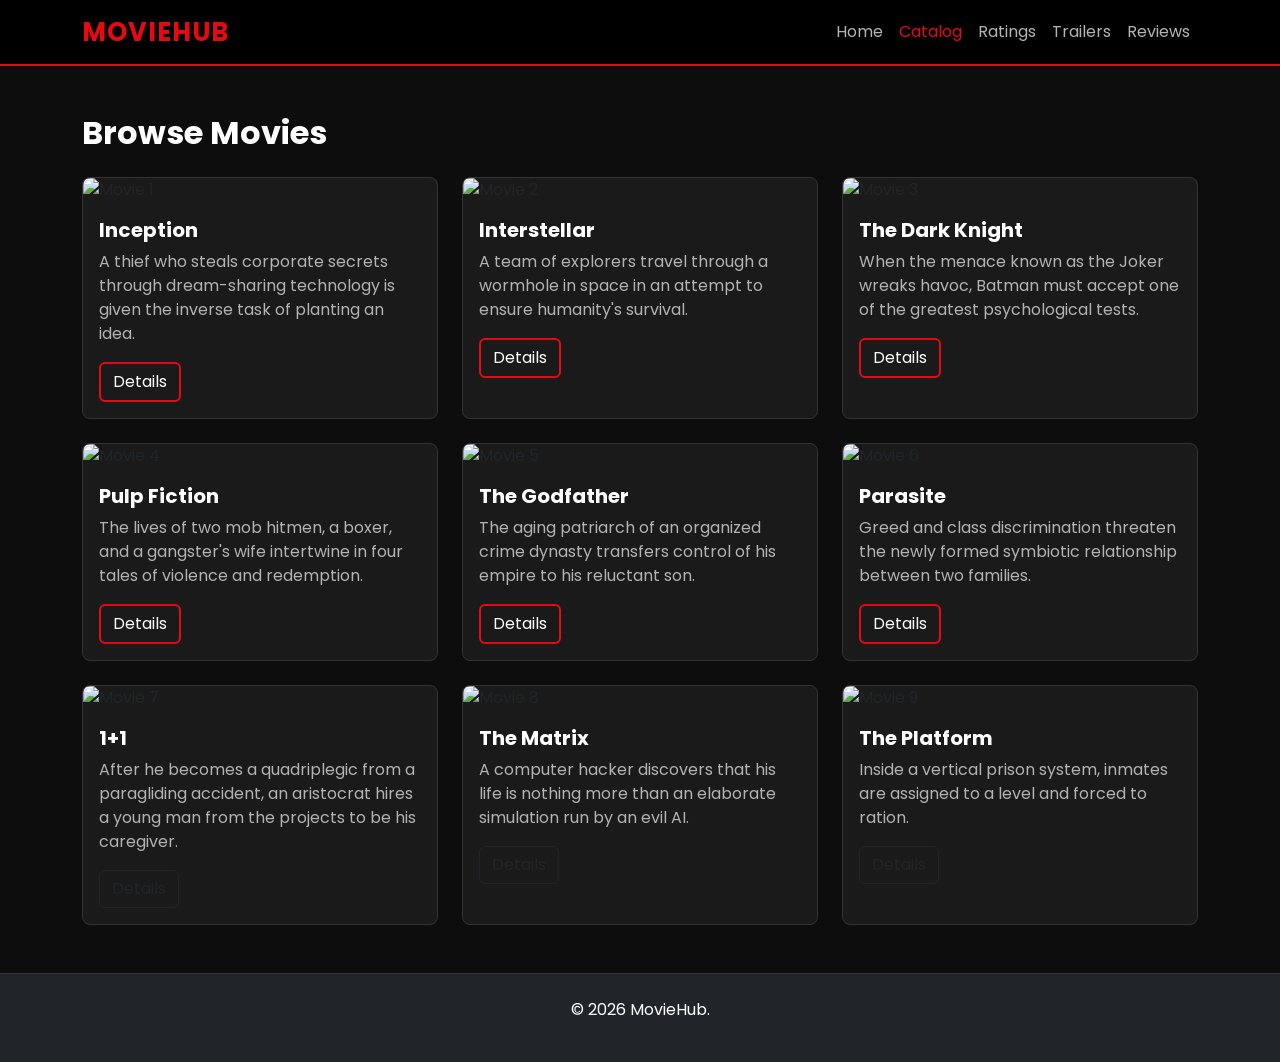
==== movies.html @ d07376d7 "style css/bootstrap" ====
<!DOCTYPE html>
<html lang="en">
<head>
    <meta charset="UTF-8">
    <meta name="viewport" content="width=device-width, initial-scale=1.0">
    <title>MovieHub</title>
    <link href="https://cdn.jsdelivr.net/npm/bootstrap@5.3.0/dist/css/bootstrap.min.css" rel="stylesheet">
    <link rel="stylesheet" href="style.css">
</head>
<body>
    <header class="site-header">
        <nav id="main-navbar" class="navbar navbar-expand-lg navbar-dark bg-dark">
            <div class="container">
                <a class="navbar-brand fw-bold" href="index.html">MOVIEHUB</a>
                <button class="navbar-toggler" type="button" data-bs-toggle="collapse" data-bs-target="#navbarNav">
                    <span class="navbar-toggler-icon"></span>
                </button>
                <div class="collapse navbar-collapse" id="navbarNav">
                    <ul class="navbar-nav ms-auto">
                        <li class="nav-item"><a class="nav-link" href="index.html">Home</a></li>
                        <li class="nav-item"><a class="nav-link active" href="movies.html">Catalog</a></li>
                        <li class="nav-item"><a class="nav-link" href="ratings.html">Ratings</a></li>
                        <li class="nav-item"><a class="nav-link" href="trailers.html">Trailers</a></li>
                        <li class="nav-item"><a class="nav-link" href="reviews.html">Reviews</a></li>
                    </ul>
                </div>
            </div>
        </nav>
    </header>

    <main class="container py-5">
        <h2 class="mb-4">Browse Movies</h2>
        <div class="row g-4">
            <div class="col-md-4">
                <div class="card movie-card h-100">
                    <img src="https://encrypted-tbn0.gstatic.com/images?q=tbn:ANd9GcTsgXAndLrxHe5wGOIBGs961Km6D9ckI8LJ8lWGlh75pg&s=10" loading="lazy" class="card-img-top" alt="Movie 1">
                    <div class="card-body">
                        <h5 class="card-title">Inception</h5>
                        <p class="card-text">A thief who steals corporate secrets through dream-sharing technology is given the inverse task of planting an idea.</p>
                        <button class="btn btn-outline-red">Details</button>
                    </div>
                </div>
            </div>
            <div class="col-md-4">
                <div class="card movie-card h-100">
                    <img src="https://encrypted-tbn0.gstatic.com/images?q=tbn:ANd9GcSNcSL6phiLPS-R4HKA7eySvulhYQNbuwy7kG5MHkoWUA&s=10" loading="lazy" class="card-img-top" alt="Movie 2">
                    <div class="card-body">
                        <h5 class="card-title">Interstellar</h5>
                        <p class="card-text">A team of explorers travel through a wormhole in space in an attempt to ensure humanity's survival.</p>
                        <button class="btn btn-outline-red">Details</button>
                    </div>
                </div>
            </div>
            <div class="col-md-4">
                <div class="card movie-card h-100">
                    <img src="https://m.media-amazon.com/images/M/MV5BMTMxNTMwODM0NF5BMl5BanBnXkFtZTcwODAyMTk2Mw@@._V1_FMjpg_UX1000_.jpg" loading="lazy" class="card-img-top" alt="Movie 3">
                    <div class="card-body">
                        <h5 class="card-title">The Dark Knight</h5>
                        <p class="card-text">When the menace known as the Joker wreaks havoc, Batman must accept one of the greatest psychological tests.</p>
                        <button class="btn btn-outline-red">Details</button>
                    </div>
                </div>
            </div>
            <div class="col-md-4">
                <div class="card movie-card h-100">
                    <img src="https://encrypted-tbn0.gstatic.com/images?q=tbn:ANd9GcRk-2ptEbmc6Lx1CvpQamlGVLvDxb0TZYRVbsKoah2ooA&s=10" loading="lazy" class="card-img-top" alt="Movie 4">
                    <div class="card-body">
                        <h5 class="card-title">Pulp Fiction</h5>
                        <p class="card-text">The lives of two mob hitmen, a boxer, and a gangster's wife intertwine in four tales of violence and redemption.</p>
                        <button class="btn btn-outline-red">Details</button>
                    </div>
                </div>
            </div>
            <div class="col-md-4">
                <div class="card movie-card h-100">
                    <img src="https://encrypted-tbn0.gstatic.com/images?q=tbn:ANd9GcRjdb_BiwaRCF-HuIYYeN0J_iDB_-mBx4Imll4S9XECNw&s=10" loading="lazy" class="card-img-top" alt="Movie 5">
                    <div class="card-body">
                        <h5 class="card-title">The Godfather</h5>
                        <p class="card-text">The aging patriarch of an organized crime dynasty transfers control of his empire to his reluctant son.</p>
                        <button class="btn btn-outline-red">Details</button>
                    </div>
                </div>
            </div>
            <div class="col-md-4">
                <div class="card movie-card h-100">
                    <img src="https://encrypted-tbn0.gstatic.com/images?q=tbn:ANd9GcTUPtJBu2-wQ4cYiG-t2gD8Ezkq3X3p0IyZjKvUTlgsWQ&s=10" loading="lazy" class="card-img-top" alt="Movie 6">
                    <div class="card-body">
                        <h5 class="card-title">Parasite</h5>
                        <p class="card-text">Greed and class discrimination threaten the newly formed symbiotic relationship between two families.</p>
                        <button class="btn btn-outline-red">Details</button>
                    </div>
                </div>
            </div>
            <div class="col-md-4">
                <div class="card movie-card h-100">
                    <img src="https://encrypted-tbn0.gstatic.com/images?q=tbn:ANd9GcRsh9ryAZd8eiQslVcfLvGFoFzU_zrpyX7vyF0aLGhhJA&s=10" loading="lazy" class="card-img-top" alt="Movie 7">
                    <div class="card-body">
                        <h5 class="card-title">1+1</h5>
                        <p class="card-text">After he becomes a quadriplegic from a paragliding accident, an aristocrat hires a young man from the projects to be his caregiver.</p>
                        <button class="btn btn-outline-dark">Details</button>
                    </div>
                </div>
            </div>
            <div class="col-md-4">
                <div class="card movie-card h-100">
                    <img src="https://encrypted-tbn0.gstatic.com/images?q=tbn:ANd9GcSKDkRjUr91GxuscPB1eELu492-5W1Iym4Jc5xWgV7RkQ&s" loading="lazy" class="card-img-top" alt="Movie 8">
                    <div class="card-body">
                        <h5 class="card-title">The Matrix</h5>
                        <p class="card-text">A computer hacker discovers that his life is nothing more than an elaborate simulation run by an evil AI.</p>
                        <button class="btn btn-outline-dark">Details</button>
                    </div>
                </div>
            </div>
            <div class="col-md-4">
                <div class="card movie-card h-100">
                    <img src="https://encrypted-tbn0.gstatic.com/images?q=tbn:ANd9GcQByxYsAKBebjO-t41v-mYp9TPS-j7gN8IgevVfOcx4aQ&s=10" loading="lazy" class="card-img-top" alt="Movie 9">
                    <div class="card-body">
                        <h5 class="card-title">The Platform</h5>
                        <p class="card-text">Inside a vertical prison system, inmates are assigned to a level and forced to ration.</p>
                        <button class="btn btn-outline-dark">Details</button>
                    </div>
                </div>
            </div>
        </div>
        
    </main>

    <footer class="bg-dark text-white pb-4 pt-4">
        <div class="container text-center"><p>&copy; 2026 MovieHub.</p></div>
    </footer>
    <script src="https://cdn.jsdelivr.net/npm/bootstrap@5.3.0/dist/js/bootstrap.bundle.min.js"></script>
</body>
</html>
---- style.css ----
@import url('https://fonts.googleapis.com/css2?family=Poppins:wght@300;400;600;700&display=swap');

:root {
    --bg-color: #0d0d0d;
    --card-bg: #1a1a1a;
    --primary-red: #e50914;
    --hover-red: #b80710;
    --text-color: #ffffff;
    --text-muted: #b3b3b3;
    --border-color: #333333;
    --font-family: 'Poppins', sans-serif;
    --font-size-base: 1rem;
    --font-size-lg: 1.25rem;
}

body {
    background-color: var(--bg-color);
    color: var(--text-color);
    font-family: var(--font-family);
    font-size: var(--font-size-base);
    min-height: 100vh;
    display: flex; /* Flexbox layout for sticky footer */
    flex-direction: column;
}

main {
    flex: 1;
}

h1, h2, h3, h4, h5, h6 {
    font-weight: 700;
    color: var(--text-color);
}

.site-header {
    position: sticky;
    top: 0;
    z-index: 1000;
}

#main-navbar {
    background-color: #000000 !important;
    border-bottom: 2px solid var(--primary-red);
    display: flex; /* Flexbox explicit rule */
    align-items: center;
}

.navbar-brand {
    color: var(--primary-red) !important;
    font-size: 1.6rem;
    letter-spacing: 1px;
}

.nav-link {
    color: var(--text-muted) !important;
    transition: color 0.3s ease;
}

.nav-link:hover,
.nav-link:focus,
.nav-link.active {
    color: var(--primary-red) !important;
}

.main-box {
    background: linear-gradient(rgba(0, 0, 0, 0.75), rgba(13, 13, 13, 1)), 
                url('https://images.unsplash.com/photo-1489599849927-2ee91cede3ba?auto=format&fit=crop&w=1200&q=80');
    background-size: cover;
    background-position: center;
    padding: 100px 0;
    border-bottom: 1px solid var(--border-color);
}

.main-head {
    font-size: 3rem;
    color: #ffffff;
}

.main-text {
    color: var(--text-muted);
    font-size: var(--font-size-lg);
}

.btn-red {
    background-color: var(--primary-red);
    color: var(--text-color);
    border: none;
    padding: 10px 24px;
    font-weight: 600;
    transition: background-color 0.3s ease, transform 0.2s ease;
}

.btn-red:hover,
.btn-red:focus {
    background-color: var(--hover-red);
    color: var(--text-color);
    transform: translateY(-2px);
}

.btn-outline-red {
    border: 2px solid var(--primary-red);
    color: var(--text-color);
    background: transparent;
    transition: all 0.3s ease;
}

.btn-outline-red:hover,
.btn-outline-red:focus {
    background-color: var(--primary-red);
    color: var(--text-color);
}

.movie-card, .review-card, .trailer-card {
    background-color: var(--card-bg);
    border: 1px solid var(--border-color);
    border-radius: 8px;
    overflow: hidden;
    position: relative; /* Relative positioning for inner elements */
    transition: transform 0.3s ease, box-shadow 0.3s ease;
    height: 100%;
}

.movie-card:hover, .trailer-card:hover {
    transform: translateY(-6px);
    box-shadow: 0 8px 20px rgba(229, 9, 20, 0.25);
}

.card-title {
    color: var(--text-color);
}

.card-text {
    color: var(--text-muted);
}

.custom-grid {
    display: grid;
    grid-template-columns: repeat(auto-fit, minmax(280px, 1fr));
    gap: 1.5rem;
}

#movie-ratings-table {
    background-color: var(--card-bg);
    border-radius: 8px;
    border: 1px solid var(--border-color);
    overflow: hidden;
}

.table {
    color: var(--text-color) !important;
    margin-bottom: 0;
}

.table thead {
    background-color: var(--primary-red);
    color: var(--text-color);
}

.table th, .table td {
    border-color: var(--border-color);
    padding: 16px;
}

.table tbody tr:nth-child(odd) {
    background-color: var(--card-bg);
}

.table tbody tr:nth-child(even) {
    background-color: rgba(255, 255, 255, 0.04);
}

.table-hover tbody tr:hover {
    background-color: rgba(229, 9, 20, 0.15) !important;
    color: var(--text-color) !important;
}

#review-form-container {
    background-color: var(--card-bg);
    border: 1px solid var(--border-color);
    border-radius: 8px;
}

.form-control {
    background-color: #0d0d0d;
    border: 1px solid var(--border-color);
    color: var(--text-color);
}

.form-control:focus {
    background-color: #0d0d0d;
    color: var(--text-color);
    border-color: var(--primary-red);
    box-shadow: 0 0 8px rgba(229, 9, 20, 0.5);
}

.form-label {
    color: var(--text-muted);
}

footer {
    background-color: #000000;
    border-top: 1px solid var(--border-color);
}

footer a {
    color: var(--text-muted);
    text-decoration: none;
    transition: color 0.3s ease;
}

footer a:hover {
    color: var(--primary-red);
}

@media (max-width: 768px) {
    .main-head {
        font-size: 2.2rem;
    }
    
    .navbar-collapse {
        background-color: #000000;
        padding: 15px;
        border-top: 1px solid var(--border-color);
    }
}

@media (max-width: 576px) {
    .main-box {
        padding: 60px 0;
    }
    
    .main-head {
        font-size: 1.8rem;
    }
}
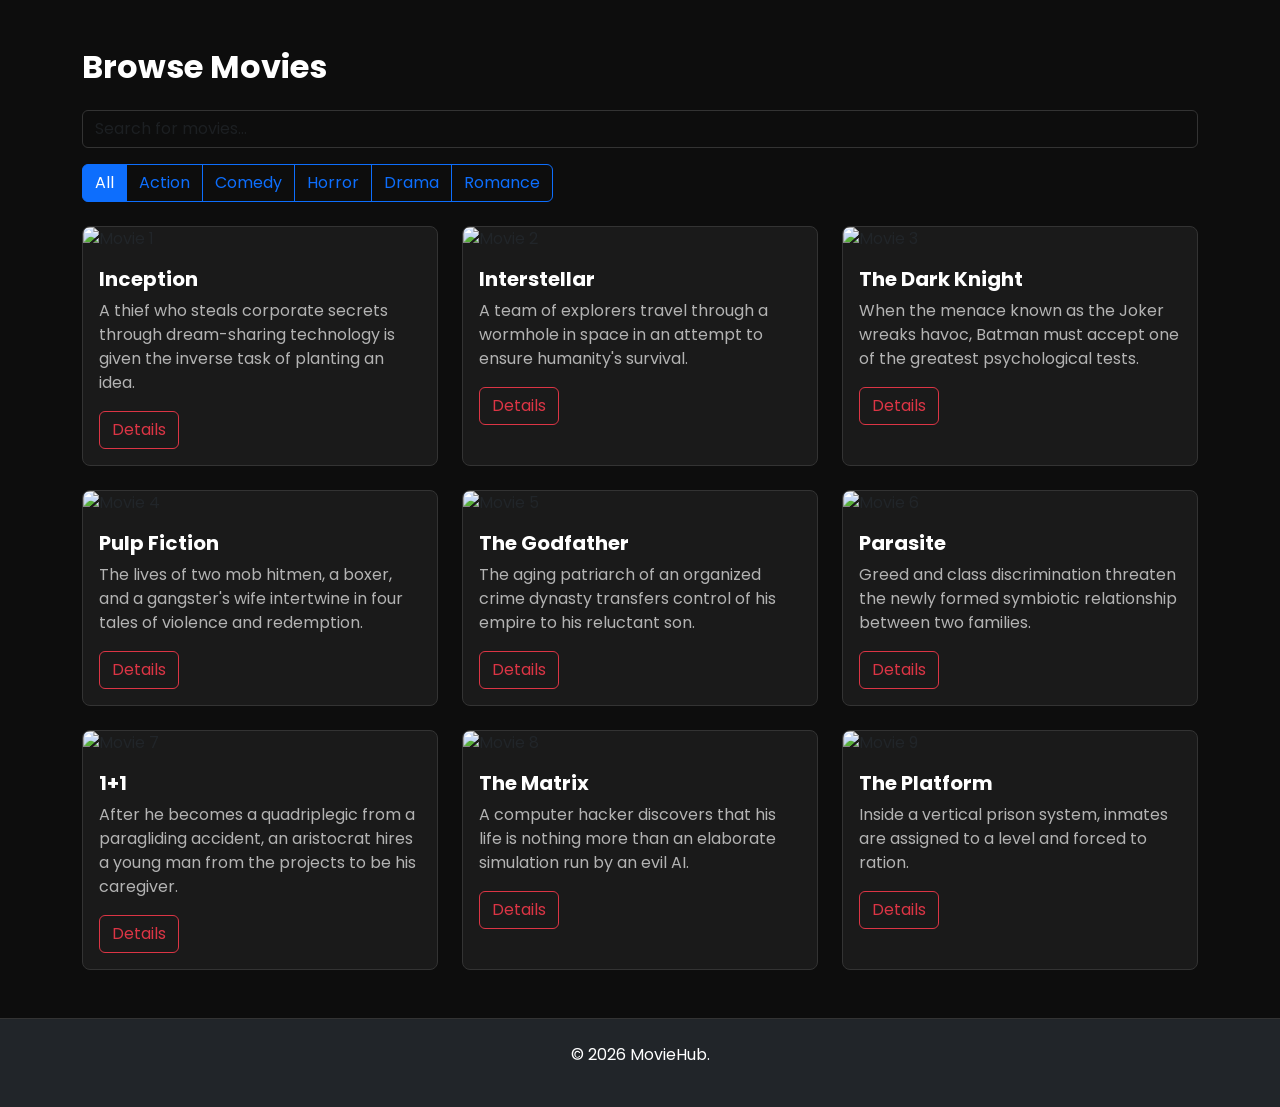
==== commit 2f31a11f: "add Dynamic Search & Filter" ====
--- a/movies.html
+++ b/movies.html
@@ -8,126 +8,134 @@
     <link rel="stylesheet" href="style.css">
 </head>
 <body>
-    <header class="site-header">
-        <nav id="main-navbar" class="navbar navbar-expand-lg navbar-dark bg-dark">
-            <div class="container">
-                <a class="navbar-brand fw-bold" href="index.html">MOVIEHUB</a>
-                <button class="navbar-toggler" type="button" data-bs-toggle="collapse" data-bs-target="#navbarNav">
-                    <span class="navbar-toggler-icon"></span>
-                </button>
-                <div class="collapse navbar-collapse" id="navbarNav">
-                    <ul class="navbar-nav ms-auto">
-                        <li class="nav-item"><a class="nav-link" href="index.html">Home</a></li>
-                        <li class="nav-item"><a class="nav-link active" href="movies.html">Catalog</a></li>
-                        <li class="nav-item"><a class="nav-link" href="ratings.html">Ratings</a></li>
-                        <li class="nav-item"><a class="nav-link" href="trailers.html">Trailers</a></li>
-                        <li class="nav-item"><a class="nav-link" href="reviews.html">Reviews</a></li>
-                    </ul>
-                </div>
-            </div>
-        </nav>
-    </header>
-
     <main class="container py-5">
         <h2 class="mb-4">Browse Movies</h2>
-        <div class="row g-4">
-            <div class="col-md-4">
+        
+        <div class="search-filter-section mb-4">
+            <input type="text" id="search-input" class="form-control mb-3" placeholder="Search for movies...">
+            
+            <div id="genre-filters" class="btn-group flex-wrap" role="group">
+                <button type="button" class="btn btn-outline-primary filter-btn active" data-genre="All">All</button>
+                <button type="button" class="btn btn-outline-primary filter-btn" data-genre="Action">Action</button>
+                <button type="button" class="btn btn-outline-primary filter-btn" data-genre="Comedy">Comedy</button>
+                <button type="button" class="btn btn-outline-primary filter-btn" data-genre="Horror">Horror</button>
+                <button type="button" class="btn btn-outline-primary filter-btn" data-genre="Drama">Drama</button>
+                <button type="button" class="btn btn-outline-primary filter-btn" data-genre="Romance">Romance</button>
+            </div>
+        </div>
+
+        <div class="row g-4" id="movie-catalog">
+            <div class="col-md-4 movie-item" data-title="Inception" data-genre="Action">
                 <div class="card movie-card h-100">
                     <img src="https://encrypted-tbn0.gstatic.com/images?q=tbn:ANd9GcTsgXAndLrxHe5wGOIBGs961Km6D9ckI8LJ8lWGlh75pg&s=10" loading="lazy" class="card-img-top" alt="Movie 1">
                     <div class="card-body">
                         <h5 class="card-title">Inception</h5>
                         <p class="card-text">A thief who steals corporate secrets through dream-sharing technology is given the inverse task of planting an idea.</p>
-                        <button class="btn btn-outline-red">Details</button>
+                        <button class="btn btn-outline-danger">Details</button>
                     </div>
                 </div>
             </div>
-            <div class="col-md-4">
+            
+            <div class="col-md-4 movie-item" data-title="Interstellar" data-genre="Drama">
                 <div class="card movie-card h-100">
                     <img src="https://encrypted-tbn0.gstatic.com/images?q=tbn:ANd9GcSNcSL6phiLPS-R4HKA7eySvulhYQNbuwy7kG5MHkoWUA&s=10" loading="lazy" class="card-img-top" alt="Movie 2">
                     <div class="card-body">
                         <h5 class="card-title">Interstellar</h5>
                         <p class="card-text">A team of explorers travel through a wormhole in space in an attempt to ensure humanity's survival.</p>
-                        <button class="btn btn-outline-red">Details</button>
+                        <button class="btn btn-outline-danger">Details</button>
                     </div>
                 </div>
             </div>
-            <div class="col-md-4">
+            
+            <div class="col-md-4 movie-item" data-title="The Dark Knight" data-genre="Action">
                 <div class="card movie-card h-100">
                     <img src="https://m.media-amazon.com/images/M/MV5BMTMxNTMwODM0NF5BMl5BanBnXkFtZTcwODAyMTk2Mw@@._V1_FMjpg_UX1000_.jpg" loading="lazy" class="card-img-top" alt="Movie 3">
                     <div class="card-body">
                         <h5 class="card-title">The Dark Knight</h5>
                         <p class="card-text">When the menace known as the Joker wreaks havoc, Batman must accept one of the greatest psychological tests.</p>
-                        <button class="btn btn-outline-red">Details</button>
+                        <button class="btn btn-outline-danger">Details</button>
                     </div>
                 </div>
             </div>
-            <div class="col-md-4">
+            
+            <div class="col-md-4 movie-item" data-title="Pulp Fiction" data-genre="Drama">
                 <div class="card movie-card h-100">
                     <img src="https://encrypted-tbn0.gstatic.com/images?q=tbn:ANd9GcRk-2ptEbmc6Lx1CvpQamlGVLvDxb0TZYRVbsKoah2ooA&s=10" loading="lazy" class="card-img-top" alt="Movie 4">
                     <div class="card-body">
                         <h5 class="card-title">Pulp Fiction</h5>
                         <p class="card-text">The lives of two mob hitmen, a boxer, and a gangster's wife intertwine in four tales of violence and redemption.</p>
-                        <button class="btn btn-outline-red">Details</button>
+                        <button class="btn btn-outline-danger">Details</button>
                     </div>
                 </div>
             </div>
-            <div class="col-md-4">
+            
+            <div class="col-md-4 movie-item" data-title="The Godfather" data-genre="Drama">
                 <div class="card movie-card h-100">
                     <img src="https://encrypted-tbn0.gstatic.com/images?q=tbn:ANd9GcRjdb_BiwaRCF-HuIYYeN0J_iDB_-mBx4Imll4S9XECNw&s=10" loading="lazy" class="card-img-top" alt="Movie 5">
                     <div class="card-body">
                         <h5 class="card-title">The Godfather</h5>
                         <p class="card-text">The aging patriarch of an organized crime dynasty transfers control of his empire to his reluctant son.</p>
-                        <button class="btn btn-outline-red">Details</button>
+                        <button class="btn btn-outline-danger">Details</button>
                     </div>
                 </div>
             </div>
-            <div class="col-md-4">
+            
+            <div class="col-md-4 movie-item" data-title="Parasite" data-genre="Comedy">
                 <div class="card movie-card h-100">
                     <img src="https://encrypted-tbn0.gstatic.com/images?q=tbn:ANd9GcTUPtJBu2-wQ4cYiG-t2gD8Ezkq3X3p0IyZjKvUTlgsWQ&s=10" loading="lazy" class="card-img-top" alt="Movie 6">
                     <div class="card-body">
                         <h5 class="card-title">Parasite</h5>
                         <p class="card-text">Greed and class discrimination threaten the newly formed symbiotic relationship between two families.</p>
-                        <button class="btn btn-outline-red">Details</button>
+                        <button class="btn btn-outline-danger">Details</button>
                     </div>
                 </div>
             </div>
-            <div class="col-md-4">
+            
+            <div class="col-md-4 movie-item" data-title="1+1" data-genre="Comedy">
                 <div class="card movie-card h-100">
                     <img src="https://encrypted-tbn0.gstatic.com/images?q=tbn:ANd9GcRsh9ryAZd8eiQslVcfLvGFoFzU_zrpyX7vyF0aLGhhJA&s=10" loading="lazy" class="card-img-top" alt="Movie 7">
                     <div class="card-body">
                         <h5 class="card-title">1+1</h5>
                         <p class="card-text">After he becomes a quadriplegic from a paragliding accident, an aristocrat hires a young man from the projects to be his caregiver.</p>
-                        <button class="btn btn-outline-dark">Details</button>
+                        <button class="btn btn-outline-danger">Details</button>
                     </div>
                 </div>
             </div>
-            <div class="col-md-4">
+            
+            <div class="col-md-4 movie-item" data-title="The Matrix" data-genre="Action">
                 <div class="card movie-card h-100">
                     <img src="https://encrypted-tbn0.gstatic.com/images?q=tbn:ANd9GcSKDkRjUr91GxuscPB1eELu492-5W1Iym4Jc5xWgV7RkQ&s" loading="lazy" class="card-img-top" alt="Movie 8">
                     <div class="card-body">
                         <h5 class="card-title">The Matrix</h5>
                         <p class="card-text">A computer hacker discovers that his life is nothing more than an elaborate simulation run by an evil AI.</p>
-                        <button class="btn btn-outline-dark">Details</button>
+                        <button class="btn btn-outline-danger">Details</button>
                     </div>
                 </div>
             </div>
-            <div class="col-md-4">
+            
+            <div class="col-md-4 movie-item" data-title="The Platform" data-genre="Horror">
                 <div class="card movie-card h-100">
                     <img src="https://encrypted-tbn0.gstatic.com/images?q=tbn:ANd9GcQByxYsAKBebjO-t41v-mYp9TPS-j7gN8IgevVfOcx4aQ&s=10" loading="lazy" class="card-img-top" alt="Movie 9">
                     <div class="card-body">
                         <h5 class="card-title">The Platform</h5>
                         <p class="card-text">Inside a vertical prison system, inmates are assigned to a level and forced to ration.</p>
-                        <button class="btn btn-outline-dark">Details</button>
+                        <button class="btn btn-outline-danger">Details</button>
                     </div>
                 </div>
             </div>
         </div>
         
+        <div id="no-movies-msg" class="alert alert-warning mt-4" style="display: none;">
+            No movies found.
+        </div>
     </main>
 
     <footer class="bg-dark text-white pb-4 pt-4">
         <div class="container text-center"><p>&copy; 2026 MovieHub.</p></div>
     </footer>
+    
+    <script src="https://code.jquery.com/jquery-3.6.0.min.js"></script>
     <script src="https://cdn.jsdelivr.net/npm/bootstrap@5.3.0/dist/js/bootstrap.bundle.min.js"></script>
+    <script src="js/script.js"></script>
 </body>
 </html>
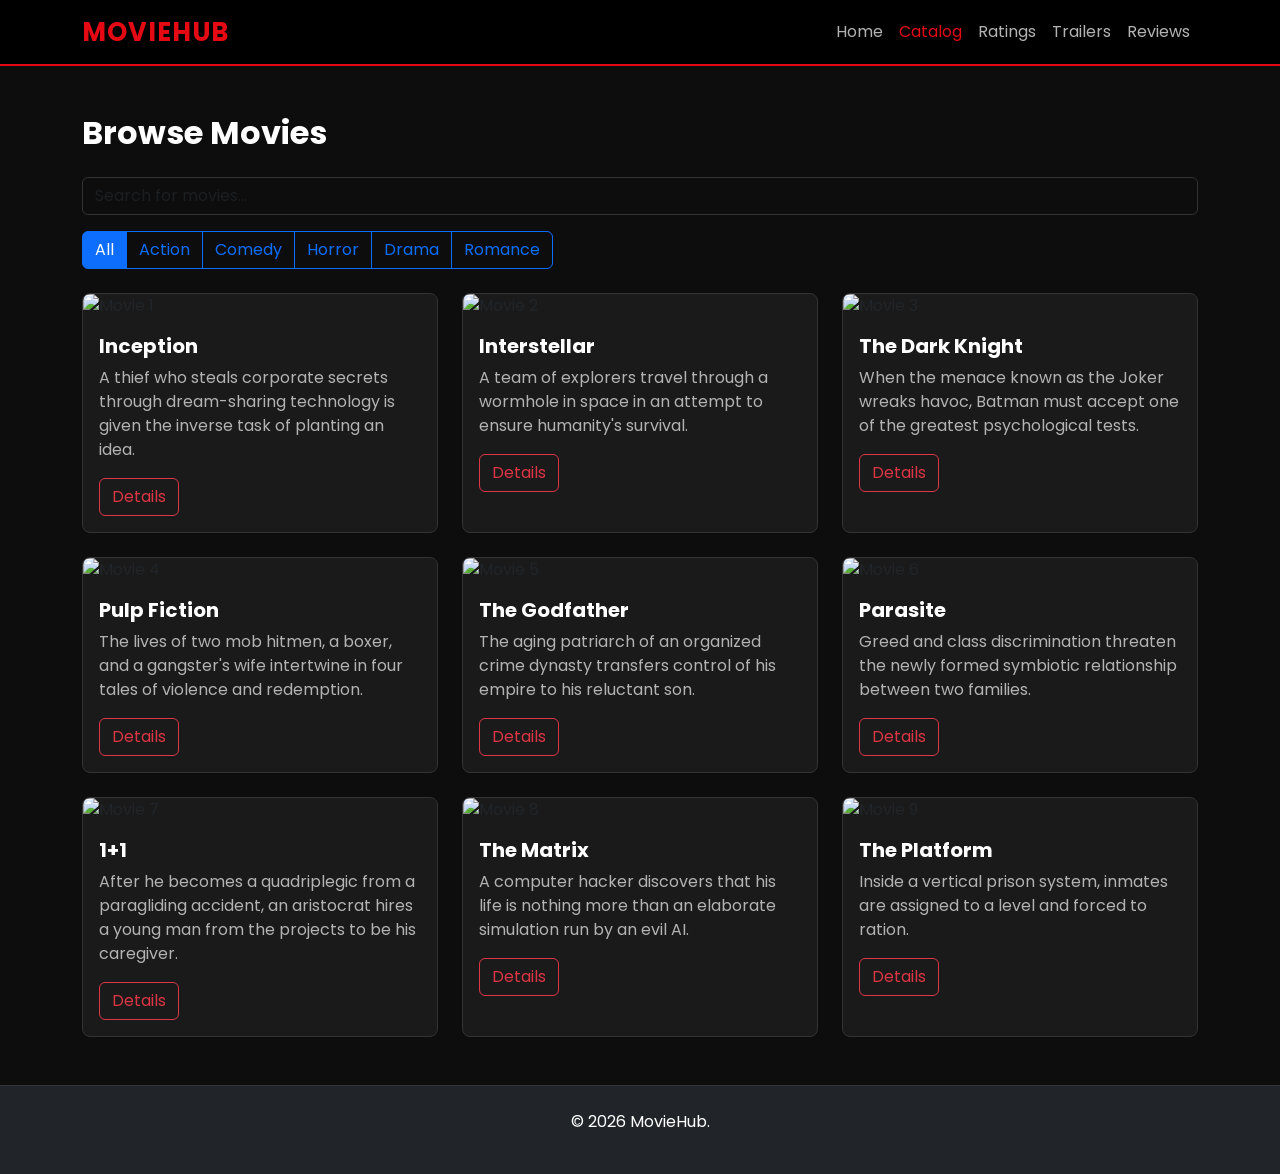
==== commit 6dac97fc: "fix" ====
--- a/movies.html
+++ b/movies.html
@@ -8,6 +8,26 @@
     <link rel="stylesheet" href="style.css">
 </head>
 <body>
+    <header class="site-header">
+        <nav id="main-navbar" class="navbar navbar-expand-lg navbar-dark bg-dark">
+            <div class="container">
+                <a class="navbar-brand fw-bold" href="index.html">MOVIEHUB</a>
+                <button class="navbar-toggler" type="button" data-bs-toggle="collapse" data-bs-target="#navbarNav">
+                    <span class="navbar-toggler-icon"></span>
+                </button>
+                <div class="collapse navbar-collapse" id="navbarNav">
+                    <ul class="navbar-nav ms-auto">
+                        <li class="nav-item"><a class="nav-link" href="index.html">Home</a></li>
+                        <li class="nav-item"><a class="nav-link active" href="movies.html">Catalog</a></li>
+                        <li class="nav-item"><a class="nav-link" href="ratings.html">Ratings</a></li>
+                        <li class="nav-item"><a class="nav-link" href="trailers.html">Trailers</a></li>
+                        <li class="nav-item"><a class="nav-link" href="reviews.html">Reviews</a></li>
+                    </ul>
+                </div>
+            </div>
+        </nav>
+    </header>
+
     <main class="container py-5">
         <h2 class="mb-4">Browse Movies</h2>
         
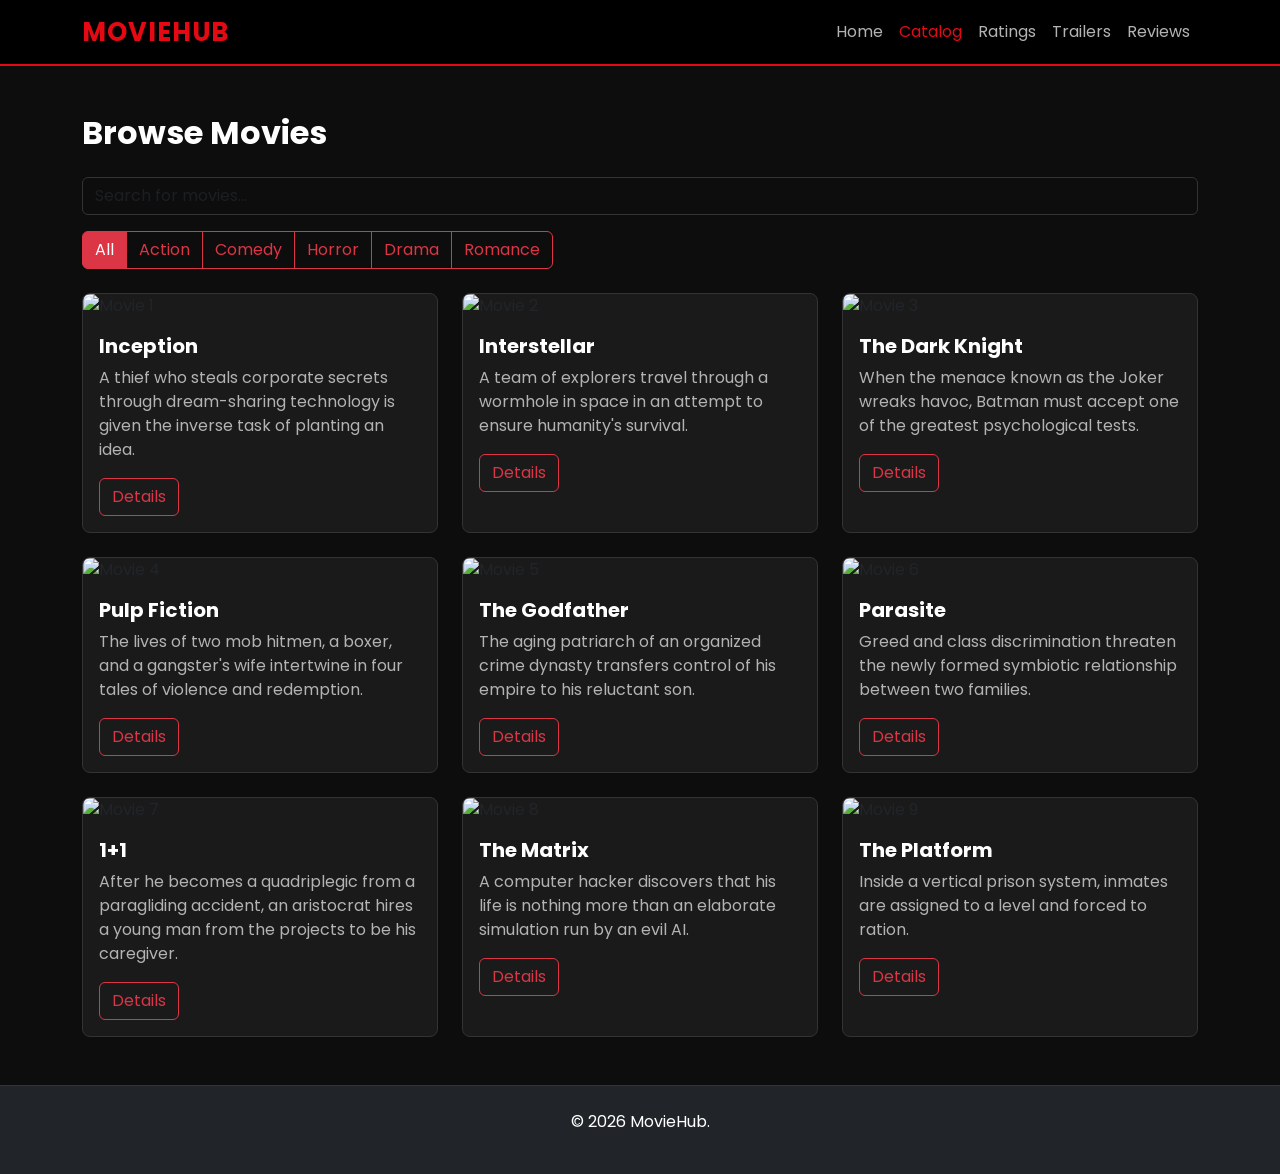
==== commit 5dccd358: "fix" ====
--- a/movies.html
+++ b/movies.html
@@ -27,7 +27,6 @@
             </div>
         </nav>
     </header>
-
     <main class="container py-5">
         <h2 class="mb-4">Browse Movies</h2>
         
@@ -35,12 +34,12 @@
             <input type="text" id="search-input" class="form-control mb-3" placeholder="Search for movies...">
             
             <div id="genre-filters" class="btn-group flex-wrap" role="group">
-                <button type="button" class="btn btn-outline-primary filter-btn active" data-genre="All">All</button>
-                <button type="button" class="btn btn-outline-primary filter-btn" data-genre="Action">Action</button>
-                <button type="button" class="btn btn-outline-primary filter-btn" data-genre="Comedy">Comedy</button>
-                <button type="button" class="btn btn-outline-primary filter-btn" data-genre="Horror">Horror</button>
-                <button type="button" class="btn btn-outline-primary filter-btn" data-genre="Drama">Drama</button>
-                <button type="button" class="btn btn-outline-primary filter-btn" data-genre="Romance">Romance</button>
+                <button type="button" class="btn btn-outline-danger filter-btn active" data-genre="All">All</button>
+                <button type="button" class="btn btn-outline-danger filter-btn" data-genre="Action">Action</button>
+                <button type="button" class="btn btn-outline-danger filter-btn" data-genre="Comedy">Comedy</button>
+                <button type="button" class="btn btn-outline-danger filter-btn" data-genre="Horror">Horror</button>
+                <button type="button" class="btn btn-outline-danger filter-btn" data-genre="Drama">Drama</button>
+                <button type="button" class="btn btn-outline-danger filter-btn" data-genre="Romance">Romance</button>
             </div>
         </div>
 
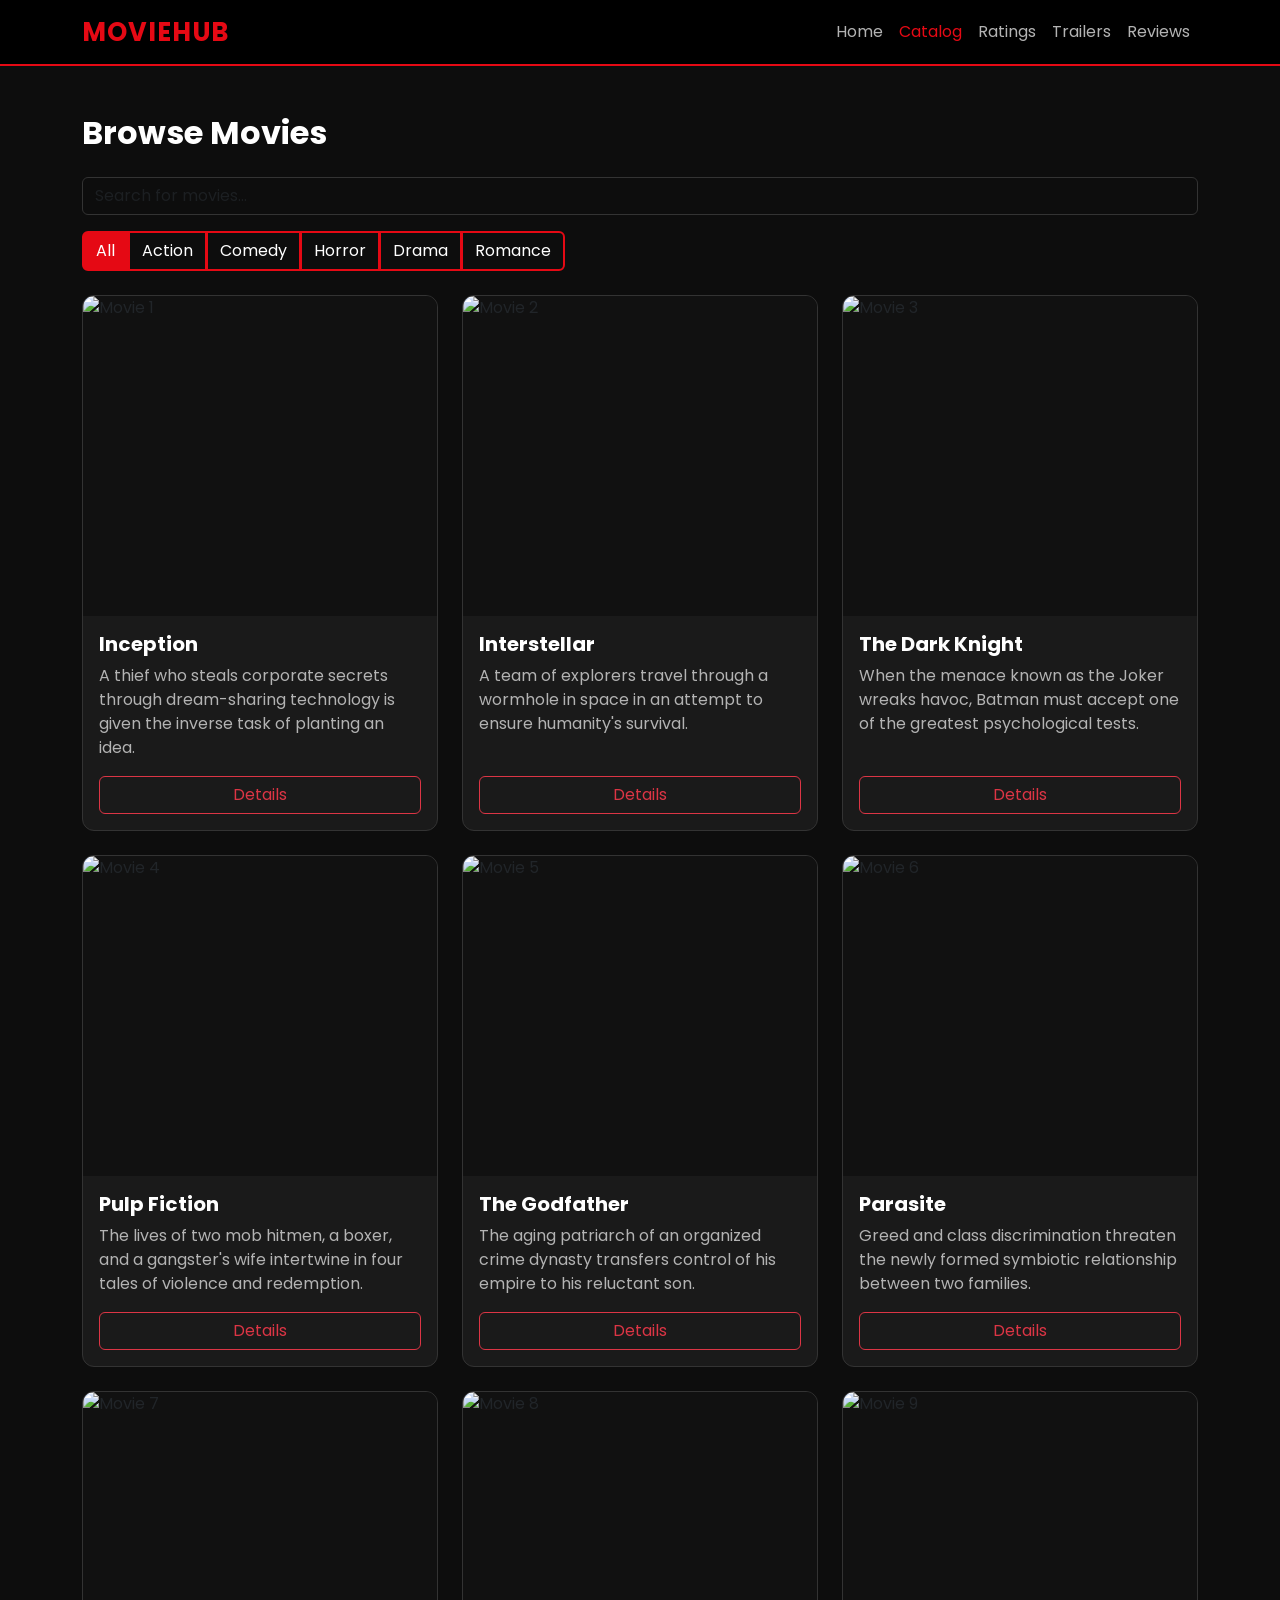
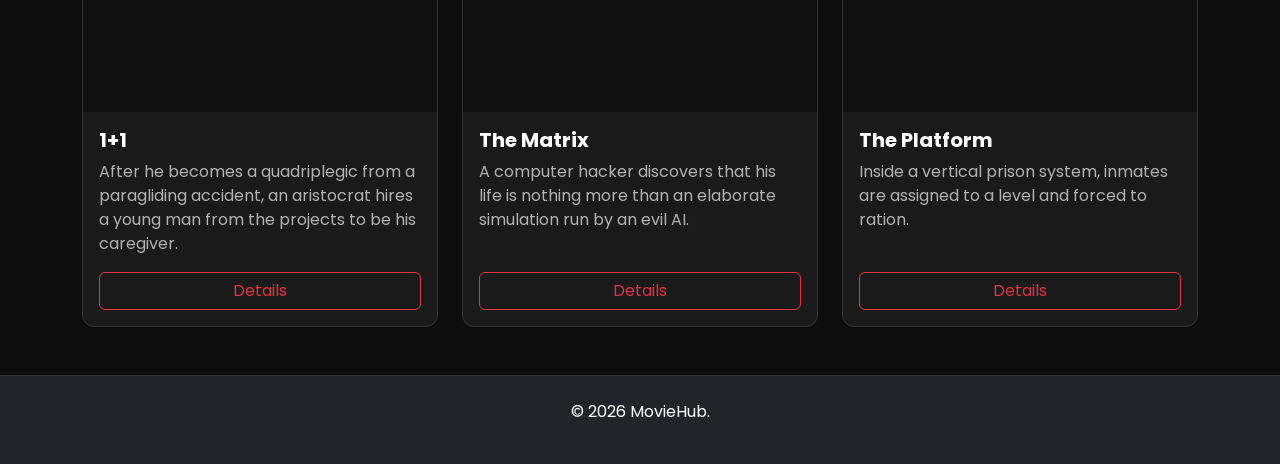
==== commit f4728436: "add 2.1 and 2.4" ====
--- a/movies.html
+++ b/movies.html
@@ -27,19 +27,20 @@
             </div>
         </nav>
     </header>
+
     <main class="container py-5">
         <h2 class="mb-4">Browse Movies</h2>
-        
+
         <div class="search-filter-section mb-4">
             <input type="text" id="search-input" class="form-control mb-3" placeholder="Search for movies...">
             
             <div id="genre-filters" class="btn-group flex-wrap" role="group">
-                <button type="button" class="btn btn-outline-danger filter-btn active" data-genre="All">All</button>
-                <button type="button" class="btn btn-outline-danger filter-btn" data-genre="Action">Action</button>
-                <button type="button" class="btn btn-outline-danger filter-btn" data-genre="Comedy">Comedy</button>
-                <button type="button" class="btn btn-outline-danger filter-btn" data-genre="Horror">Horror</button>
-                <button type="button" class="btn btn-outline-danger filter-btn" data-genre="Drama">Drama</button>
-                <button type="button" class="btn btn-outline-danger filter-btn" data-genre="Romance">Romance</button>
+                <button type="button" class="btn btn-outline-red filter-btn active" data-genre="All">All</button>
+                <button type="button" class="btn btn-outline-red filter-btn" data-genre="Action">Action</button>
+                <button type="button" class="btn btn-outline-red filter-btn" data-genre="Comedy">Comedy</button>
+                <button type="button" class="btn btn-outline-red filter-btn" data-genre="Horror">Horror</button>
+                <button type="button" class="btn btn-outline-red filter-btn" data-genre="Drama">Drama</button>
+                <button type="button" class="btn btn-outline-red filter-btn" data-genre="Romance">Romance</button>
             </div>
         </div>
 
@@ -147,13 +148,28 @@
         <div id="no-movies-msg" class="alert alert-warning mt-4" style="display: none;">
             No movies found.
         </div>
+        
     </main>
+
+    <div id="movieLightbox" class="movie-lightbox">
+
+        <button id="closeLightbox" class="lightbox-close" aria-label="Close">&times;</button>
+        <button id="prevMovie" class="lightbox-arrow" aria-label="Previous image">&#10094;</button>
+
+        <div class="lightbox-content">
+            <img id="lightboxImage" src="" alt="Selected movie poster">
+            <h3 id="lightboxTitle"></h3>
+        </div>
+
+        <button id="nextMovie" class="lightbox-arrow" aria-label="Next image">&#10095;</button>
+
+    </div>
 
     <footer class="bg-dark text-white pb-4 pt-4">
         <div class="container text-center"><p>&copy; 2026 MovieHub.</p></div>
     </footer>
-    
-    <script src="https://code.jquery.com/jquery-3.6.0.min.js"></script>
+
+    <script src="https://code.jquery.com/jquery-3.7.1.min.js"></script>
     <script src="https://cdn.jsdelivr.net/npm/bootstrap@5.3.0/dist/js/bootstrap.bundle.min.js"></script>
     <script src="js/script.js"></script>
 </body>
--- a/style.css
+++ b/style.css
@@ -105,9 +105,11 @@
 }
 
 .btn-outline-red:hover,
-.btn-outline-red:focus {
-    background-color: var(--primary-red);
-    color: var(--text-color);
+.btn-outline-red:focus,
+.btn-outline-red.active {
+    background-color: var(--primary-red) !important;
+    border-color: var(--primary-red) !important;
+    color: var(--text-color) !important;
 }
 
 .movie-card, .review-card, .trailer-card {
@@ -232,4 +234,214 @@
     .main-head {
         font-size: 1.8rem;
     }
-}+}
+
+.movie-card {
+    height: 100%;
+    overflow: hidden;
+    background-color: var(--card-bg);
+    border: 1px solid var(--border-color);
+    border-radius: 12px;
+    transition: transform 0.3s ease, box-shadow 0.3s ease;
+}
+
+.movie-card:hover {
+    transform: translateY(-5px);
+    box-shadow: 0 8px 25px rgba(229, 9, 20, 0.2);
+}
+
+.movie-card .card-img-top {
+    width: 100%;
+    height: 320px;
+    object-fit: contain;
+    object-position: center;
+    background-color: #111;
+    display: block;
+    cursor: pointer;
+}
+
+.movie-card .card-img-top:hover {
+    opacity: 0.85;
+}
+
+.movie-card .card-body {
+    display: flex;
+    flex-direction: column;
+}
+
+.movie-card .card-body .btn {
+    margin-top: auto;
+}
+
+.movie-lightbox {
+    display: none;
+    position: fixed;
+    z-index: 2000;
+    inset: 0;
+    width: 100%;
+    height: 100%;
+    box-sizing: border-box;
+
+    grid-template-columns: 55px minmax(0, 900px) 55px;
+    align-items: center;
+    justify-content: center;
+    gap: 20px;
+
+    padding: 60px 20px;
+    background: rgba(0, 0, 0, 0.96);
+}
+
+.lightbox-content {
+    width: 100%;
+    max-width: 900px;
+    min-width: 0;
+
+    display: flex;
+    flex-direction: column;
+    align-items: center;
+    justify-content: center;
+    text-align: center;
+}
+
+#lightboxImage {
+    display: block;
+    max-width: 100%;
+    max-height: 75vh;
+    width: auto;
+    height: auto;
+    object-fit: contain;
+
+    margin: 0 auto;
+    border: 2px solid var(--primary-red);
+    border-radius: 12px;
+    box-shadow: 0 0 30px rgba(229, 9, 20, 0.25);
+}
+
+#lightboxTitle {
+    margin-top: 20px;
+    color: white;
+    font-size: 24px;
+    font-weight: 600;
+    text-align: center;
+}
+
+.lightbox-arrow {
+    width: 55px;
+    height: 55px;
+    display: flex;
+    align-items: center;
+    justify-content: center;
+    padding: 0;
+
+    border: 2px solid var(--primary-red);
+    border-radius: 50%;
+    background: rgba(229, 9, 20, 0.15);
+    color: #fff;
+
+    font-size: 24px;
+    line-height: 1;
+    cursor: pointer;
+    transition: all 0.3s ease;
+}
+
+.lightbox-arrow:hover {
+    background: var(--primary-red);
+    border-color: var(--primary-red);
+    color: #fff;
+    transform: scale(1.1);
+}
+
+.lightbox-close {
+    position: absolute;
+    top: 20px;
+    right: 30px;
+    z-index: 10;
+
+    width: 45px;
+    height: 45px;
+    display: flex;
+    align-items: center;
+    justify-content: center;
+    padding: 0;
+
+    border: 2px solid var(--primary-red);
+    border-radius: 50%;
+    background: transparent;
+    color: #fff;
+
+    font-size: 30px;
+    line-height: 1;
+    cursor: pointer;
+    transition: all 0.3s ease;
+}
+
+.lightbox-close:hover {
+    background: var(--primary-red);
+    color: #fff;
+    transform: rotate(90deg);
+}
+
+@media (max-width: 768px) {
+
+    .movie-card .card-img-top {
+        height: 250px;
+    }
+
+    .movie-lightbox {
+        grid-template-columns: 40px minmax(0, 1fr) 40px;
+        gap: 8px;
+        padding: 60px 10px 20px;
+    }
+
+    .lightbox-arrow {
+        width: 40px;
+        height: 40px;
+        font-size: 18px;
+    }
+
+    #lightboxImage {
+        max-height: 65vh;
+    }
+
+    #lightboxTitle {
+        font-size: 18px;
+    }
+
+    .lightbox-close {
+        top: 12px;
+        right: 15px;
+    }
+}
+
+@media (max-width: 480px) {
+
+    .movie-card .card-img-top {
+        height: 220px;
+    }
+
+    .movie-lightbox {
+        grid-template-columns: 32px minmax(0, 1fr) 32px;
+        gap: 5px;
+        padding: 55px 5px 15px;
+    }
+
+    .lightbox-arrow {
+        width: 32px;
+        height: 32px;
+        font-size: 15px;
+    }
+}
+
+.password-strength {
+    font-size: 0.875rem;
+    font-weight: 600;
+}
+.strength-weak {
+    color: #dc3545; /* Красный */
+}
+.strength-medium {
+    color: #ffc107; /* Желтый / Оранжевый */
+}
+.strength-strong {
+    color: #198754; /* Зеленый */
+}
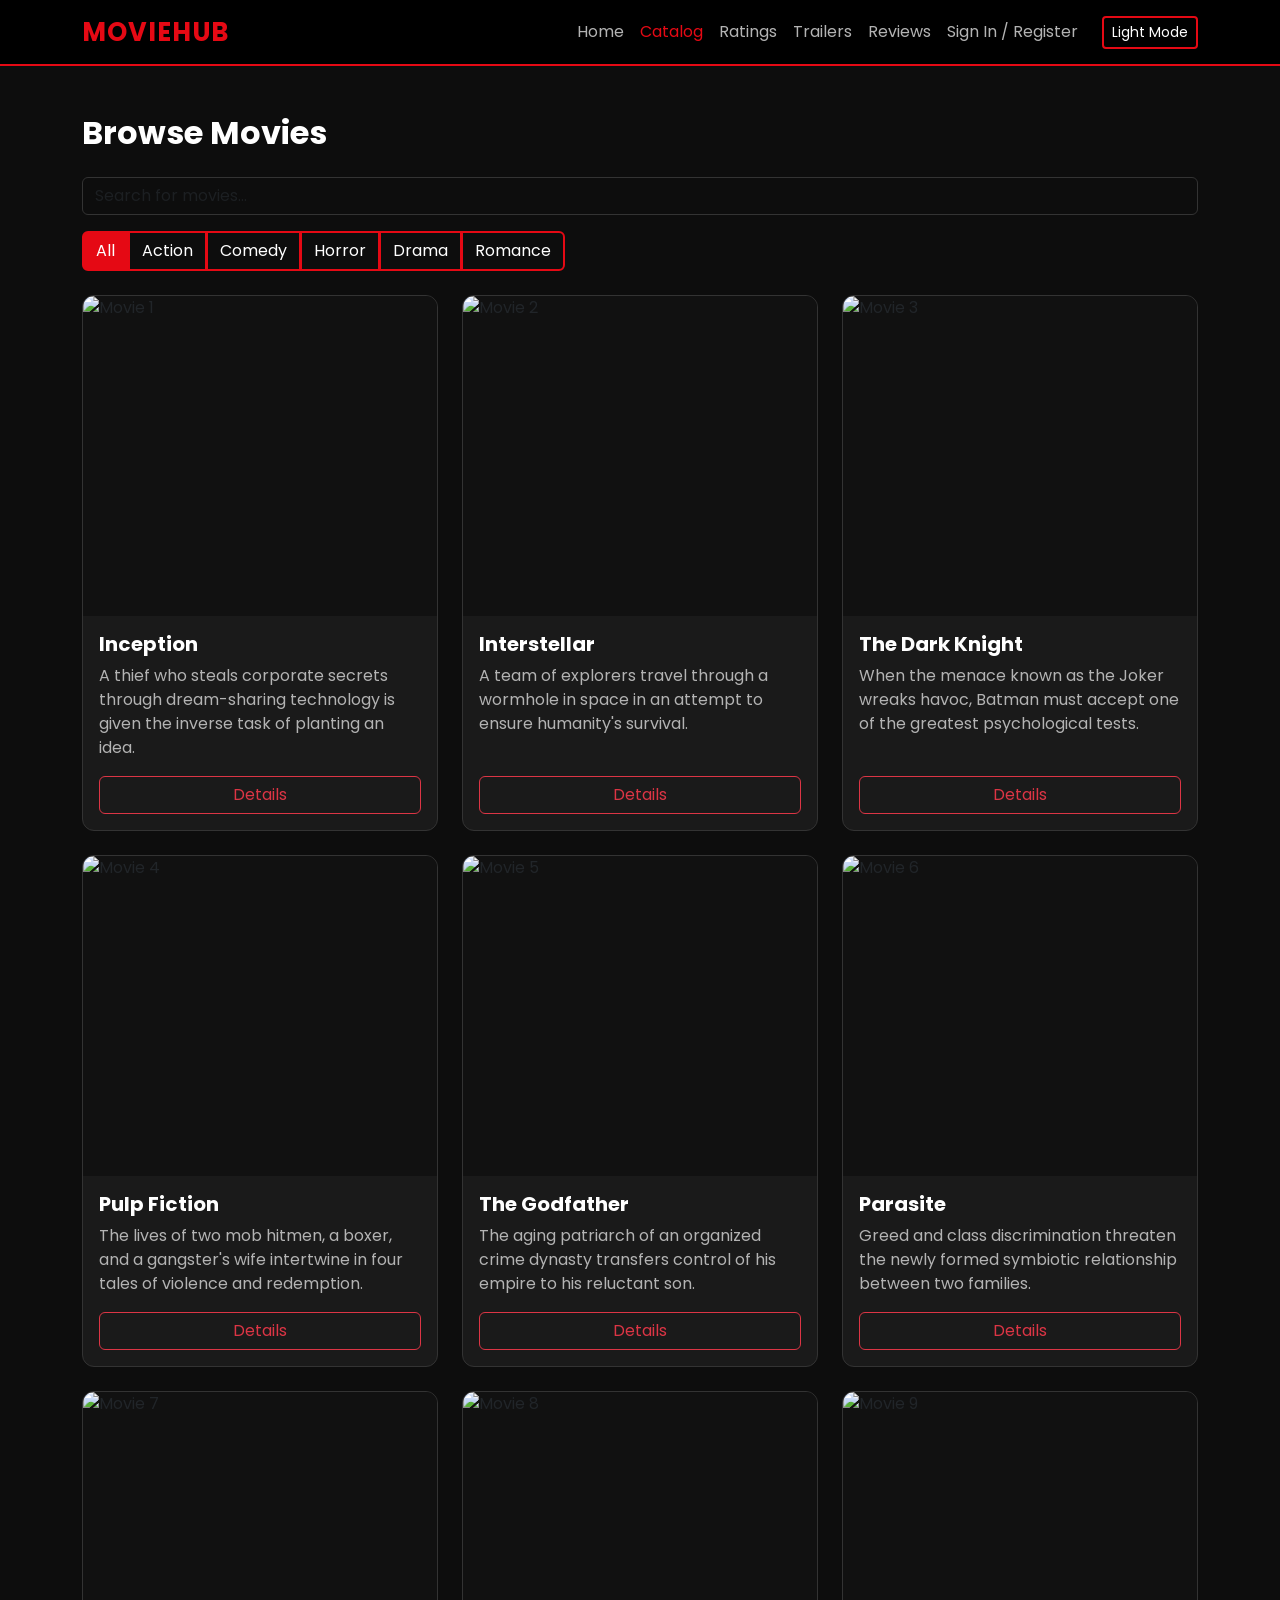
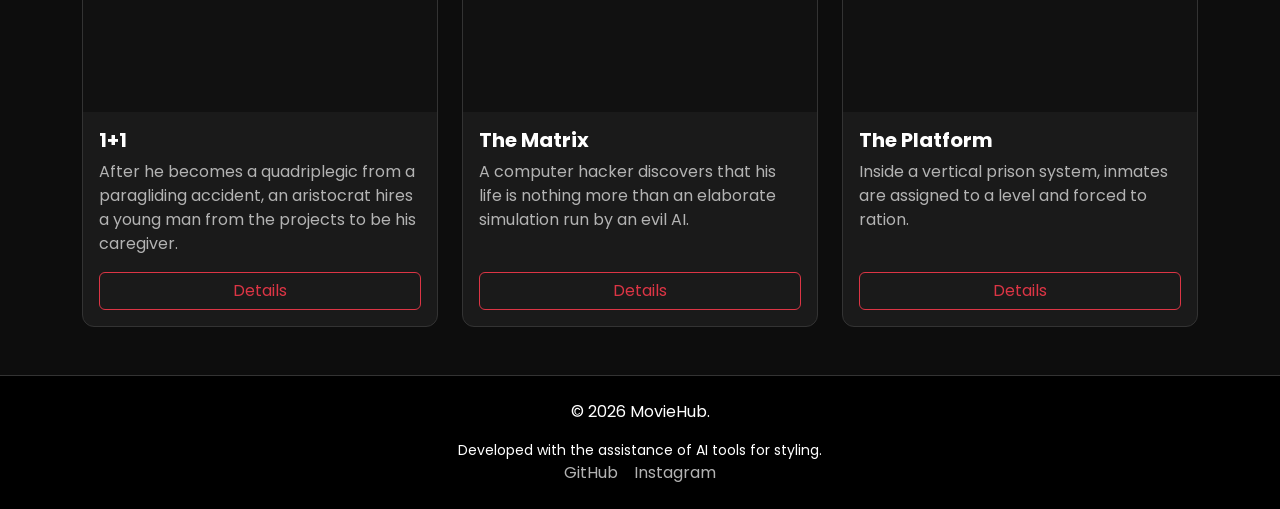
==== commit 99fe1507: "add sign in/out and light theme" ====
--- a/movies.html
+++ b/movies.html
@@ -9,24 +9,28 @@
 </head>
 <body>
     <header class="site-header">
-        <nav id="main-navbar" class="navbar navbar-expand-lg navbar-dark bg-dark">
-            <div class="container">
-                <a class="navbar-brand fw-bold" href="index.html">MOVIEHUB</a>
-                <button class="navbar-toggler" type="button" data-bs-toggle="collapse" data-bs-target="#navbarNav">
-                    <span class="navbar-toggler-icon"></span>
-                </button>
-                <div class="collapse navbar-collapse" id="navbarNav">
-                    <ul class="navbar-nav ms-auto">
-                        <li class="nav-item"><a class="nav-link" href="index.html">Home</a></li>
-                        <li class="nav-item"><a class="nav-link active" href="movies.html">Catalog</a></li>
-                        <li class="nav-item"><a class="nav-link" href="ratings.html">Ratings</a></li>
-                        <li class="nav-item"><a class="nav-link" href="trailers.html">Trailers</a></li>
-                        <li class="nav-item"><a class="nav-link" href="reviews.html">Reviews</a></li>
-                    </ul>
-                </div>
+    <nav id="main-navbar" class="navbar navbar-expand-lg">
+        <div class="container">
+            <a class="navbar-brand fw-bold" href="index.html">MOVIEHUB</a>
+            <button class="navbar-toggler" type="button" data-bs-toggle="collapse" data-bs-target="#navbarNav">
+                <span class="navbar-toggler-icon"></span>
+            </button>
+            <div class="collapse navbar-collapse" id="navbarNav">
+                <ul class="navbar-nav ms-auto align-items-lg-center">
+                    <li class="nav-item"><a class="nav-link" href="index.html">Home</a></li>
+                    <li class="nav-item"><a class="nav-link active" href="movies.html">Catalog</a></li>
+                    <li class="nav-item"><a class="nav-link" href="ratings.html">Ratings</a></li>
+                    <li class="nav-item"><a class="nav-link" href="trailers.html">Trailers</a></li>
+                    <li class="nav-item"><a class="nav-link" href="reviews.html">Reviews</a></li>
+                    <li class="nav-item" id="authNavItem"><a class="nav-link" href="register.html">Register</a></li>
+                    <li class="nav-item ms-lg-3 mt-2 mt-lg-0">
+                        <button id="themeToggle" class="btn btn-sm btn-outline-red" type="button">Light Mode</button>
+                    </li>
+                </ul>
             </div>
-        </nav>
-    </header>
+        </div>
+    </nav>
+</header>
 
     <main class="container py-5">
         <h2 class="mb-4">Browse Movies</h2>
@@ -165,12 +169,16 @@
 
     </div>
 
-    <footer class="bg-dark text-white pb-4 pt-4">
-        <div class="container text-center"><p>&copy; 2026 MovieHub.</p></div>
+    <footer class="pb-4 pt-4">
+        <div class="container text-center">
+            <p>&copy; 2026 MovieHub.</p>
+            <p class="small mt-2 mb-0">Developed with the assistance of AI tools for styling.</p>
+            <div><a href="#" class="mx-2">GitHub</a><a href="#" class="mx-2">Instagram</a></div>
+        </div>
     </footer>
 
     <script src="https://code.jquery.com/jquery-3.7.1.min.js"></script>
     <script src="https://cdn.jsdelivr.net/npm/bootstrap@5.3.0/dist/js/bootstrap.bundle.min.js"></script>
     <script src="js/script.js"></script>
 </body>
-</html>
+</html>
--- a/style.css
+++ b/style.css
@@ -2,24 +2,40 @@
 
 :root {
     --bg-color: #0d0d0d;
+    --nav-footer-bg: #000000;
     --card-bg: #1a1a1a;
+    --input-bg: #0d0d0d;
+    --poster-bg: #111111;
     --primary-red: #e50914;
     --hover-red: #b80710;
     --text-color: #ffffff;
     --text-muted: #b3b3b3;
     --border-color: #333333;
+    --table-stripe: rgba(255, 255, 255, 0.04);
     --font-family: 'Poppins', sans-serif;
     --font-size-base: 1rem;
     --font-size-lg: 1.25rem;
 }
 
+body.light-theme {
+    --bg-color: #f4f6f9;
+    --nav-footer-bg: #ffffff;
+    --card-bg: #ffffff;
+    --input-bg: #ffffff;
+    --poster-bg: #e9ecef;
+    --text-color: #1a1a1a;
+    --text-muted: #555555;
+    --border-color: #dcdcdc;
+    --table-stripe: rgba(0, 0, 0, 0.03);
+}
+
 body {
     background-color: var(--bg-color);
     color: var(--text-color);
     font-family: var(--font-family);
     font-size: var(--font-size-base);
     min-height: 100vh;
-    display: flex; /* Flexbox layout for sticky footer */
+    display: flex; 
     flex-direction: column;
 }
 
@@ -39,10 +55,14 @@
 }
 
 #main-navbar {
-    background-color: #000000 !important;
+    background-color: var(--nav-footer-bg) !important;
     border-bottom: 2px solid var(--primary-red);
-    display: flex; /* Flexbox explicit rule */
+    display: flex;
     align-items: center;
+}
+
+body.light-theme .navbar-toggler-icon {
+    filter: invert(1);
 }
 
 .navbar-brand {
@@ -63,7 +83,7 @@
 }
 
 .main-box {
-    background: linear-gradient(rgba(0, 0, 0, 0.75), rgba(13, 13, 13, 1)), 
+    background: linear-gradient(rgba(0, 0, 0, 0.65), rgba(13, 13, 13, 0.9)), 
                 url('https://images.unsplash.com/photo-1489599849927-2ee91cede3ba?auto=format&fit=crop&w=1200&q=80');
     background-size: cover;
     background-position: center;
@@ -74,6 +94,17 @@
 .main-head {
     font-size: 3rem;
     color: #ffffff;
+}
+
+body.light-theme .main-box {
+    background: linear-gradient(rgba(255, 255, 255, 0.5), rgba(244, 246, 249, 0.6)), 
+                url('https://images.unsplash.com/photo-1489599849927-2ee91cede3ba?auto=format&fit=crop&w=1200&q=80');
+    background-size: cover;
+    background-position: center;
+}
+
+body.light-theme .main-head {
+    color: var(--text-color);
 }
 
 .main-text {
@@ -117,7 +148,7 @@
     border: 1px solid var(--border-color);
     border-radius: 8px;
     overflow: hidden;
-    position: relative; /* Relative positioning for inner elements */
+    position: relative; 
     transition: transform 0.3s ease, box-shadow 0.3s ease;
     height: 100%;
 }
@@ -168,7 +199,7 @@
 }
 
 .table tbody tr:nth-child(even) {
-    background-color: rgba(255, 255, 255, 0.04);
+    background-color: var(--table-stripe);
 }
 
 .table-hover tbody tr:hover {
@@ -182,14 +213,14 @@
     border-radius: 8px;
 }
 
-.form-control {
-    background-color: #0d0d0d;
+.form-control, .form-select {
+    background-color: var(--input-bg);
     border: 1px solid var(--border-color);
     color: var(--text-color);
 }
 
-.form-control:focus {
-    background-color: #0d0d0d;
+.form-control:focus, .form-select:focus {
+    background-color: var(--input-bg);
     color: var(--text-color);
     border-color: var(--primary-red);
     box-shadow: 0 0 8px rgba(229, 9, 20, 0.5);
@@ -200,7 +231,8 @@
 }
 
 footer {
-    background-color: #000000;
+    background-color: var(--nav-footer-bg) !important;
+    color: var(--text-color) !important;
     border-top: 1px solid var(--border-color);
 }
 
@@ -220,7 +252,7 @@
     }
     
     .navbar-collapse {
-        background-color: #000000;
+        background-color: var(--nav-footer-bg);
         padding: 15px;
         border-top: 1px solid var(--border-color);
     }
@@ -255,7 +287,7 @@
     height: 320px;
     object-fit: contain;
     object-position: center;
-    background-color: #111;
+    background-color: var(--poster-bg);
     display: block;
     cursor: pointer;
 }
@@ -437,11 +469,11 @@
     font-weight: 600;
 }
 .strength-weak {
-    color: #dc3545; /* Красный */
+    color: #dc3545; 
 }
 .strength-medium {
-    color: #ffc107; /* Желтый / Оранжевый */
+    color: #ffc107; 
 }
 .strength-strong {
-    color: #198754; /* Зеленый */
-}
+    color: #198754;
+}
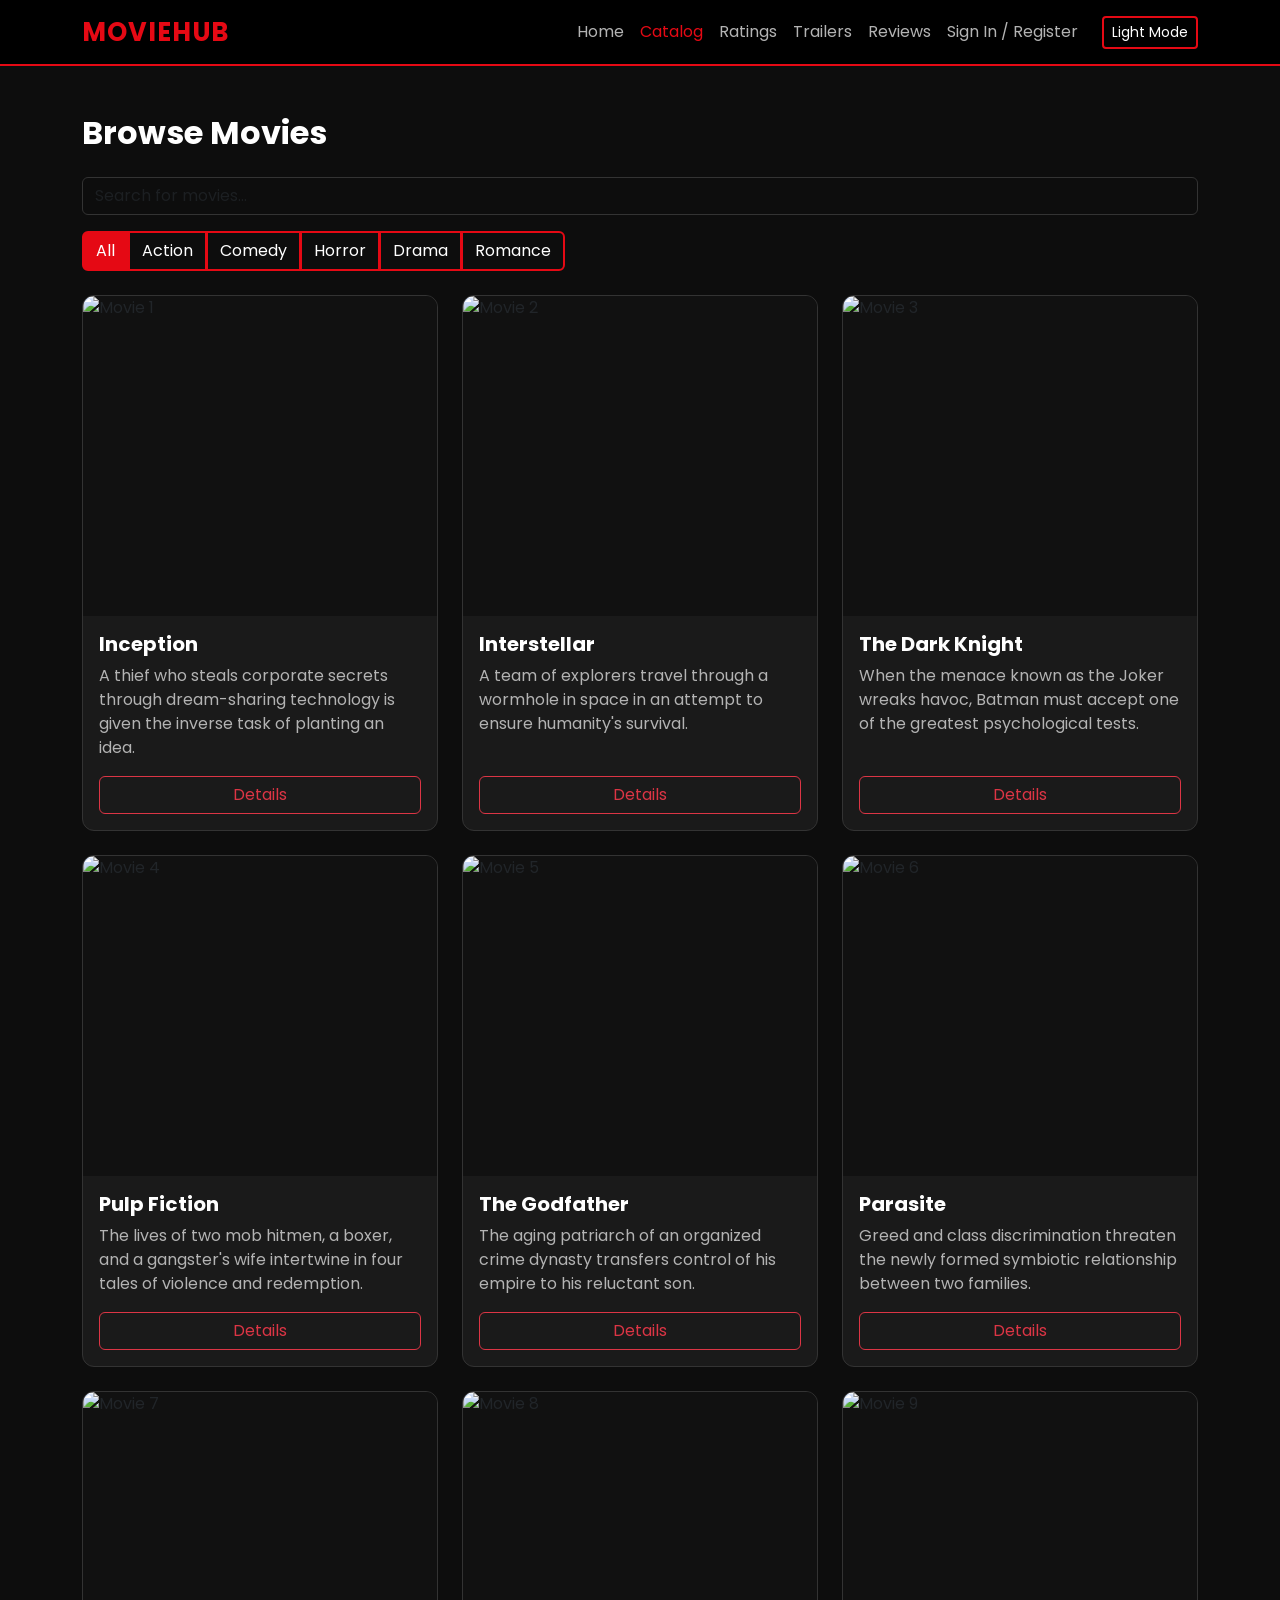
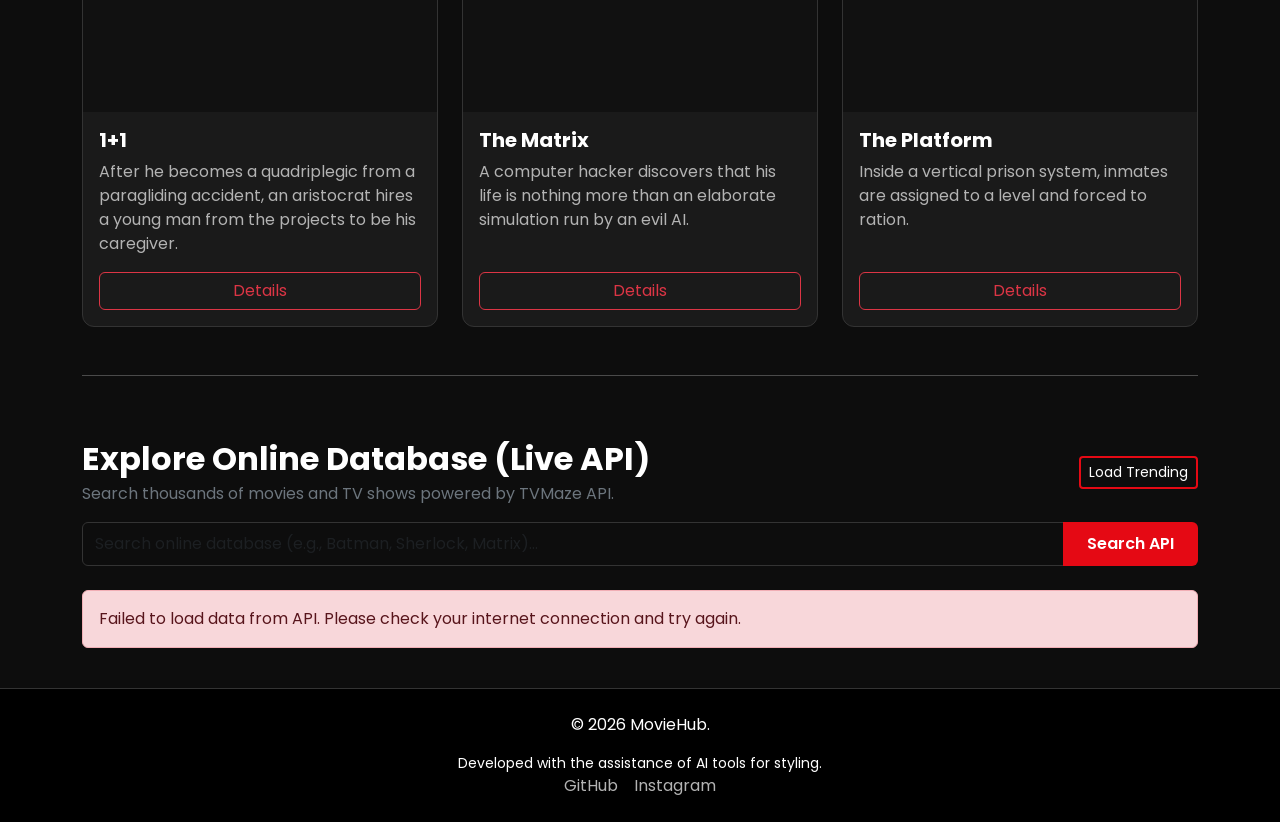
==== commit e95d7248: "add API" ====
--- a/movies.html
+++ b/movies.html
@@ -152,6 +152,35 @@
         <div id="no-movies-msg" class="alert alert-warning mt-4" style="display: none;">
             No movies found.
         </div>
+
+        <hr class="my-5">
+
+        <!--API -->
+        <section id="api-movies-section" class="pt-3">
+            <div class="d-flex justify-content-between align-items-center flex-wrap gap-3 mb-3">
+                <div>
+                    <h2 class="mb-1">Explore Online Database (Live API)</h2>
+                    <p class="text-secondary mb-0">Search thousands of movies and TV shows powered by TVMaze API.</p>
+                </div>
+                <button type="button" id="apiResetBtn" class="btn btn-outline-red btn-sm">Load Trending</button>
+            </div>
+
+            <form id="apiSearchForm" class="input-group mb-4">
+                <input type="text" id="apiSearchInput" class="form-control" placeholder="Search online database (e.g., Batman, Sherlock, Matrix)...">
+                <button class="btn btn-red" type="submit">Search API</button>
+            </form>
+
+            <div id="apiLoading" class="text-center my-4" style="display: none;">
+                <div class="spinner-border text-danger" role="status">
+                    <span class="visually-hidden">Loading...</span>
+                </div>
+                <p class="text-secondary mt-2">Fetching data from API...</p>
+            </div>
+
+            <div id="apiErrorMsg" class="alert alert-danger" style="display: none;" role="alert"></div>
+
+            <div class="row g-4" id="apiMoviesContainer"></div>
+        </section>
         
     </main>
 
--- a/style.css
+++ b/style.css
@@ -476,4 +476,47 @@
 }
 .strength-strong {
     color: #198754;
+}
+
+/* FAQ Section */
+.faq-item {
+    background-color: var(--card-bg);
+    border: 1px solid var(--border-color);
+    border-radius: 8px;
+    overflow: hidden;
+    transition: border-color 0.3s ease, box-shadow 0.3s ease;
+}
+
+.faq-item:hover,
+.faq-item.active {
+    border-color: var(--primary-red);
+}
+
+.faq-question {
+    cursor: pointer;
+    user-select: none;
+    transition: background-color 0.3s ease;
+}
+
+.faq-question:hover {
+    background-color: rgba(229, 9, 20, 0.08);
+}
+
+.faq-question h5 {
+    font-size: 1.05rem;
+    font-weight: 600;
+}
+
+.faq-icon {
+    font-size: 1.5rem;
+    font-weight: 700;
+    color: var(--primary-red);
+    line-height: 1;
+    margin-left: 15px;
+    transition: transform 0.3s ease;
+}
+
+.faq-answer {
+    border-top: 1px solid var(--border-color);
+    background-color: var(--bg-color);
 }
